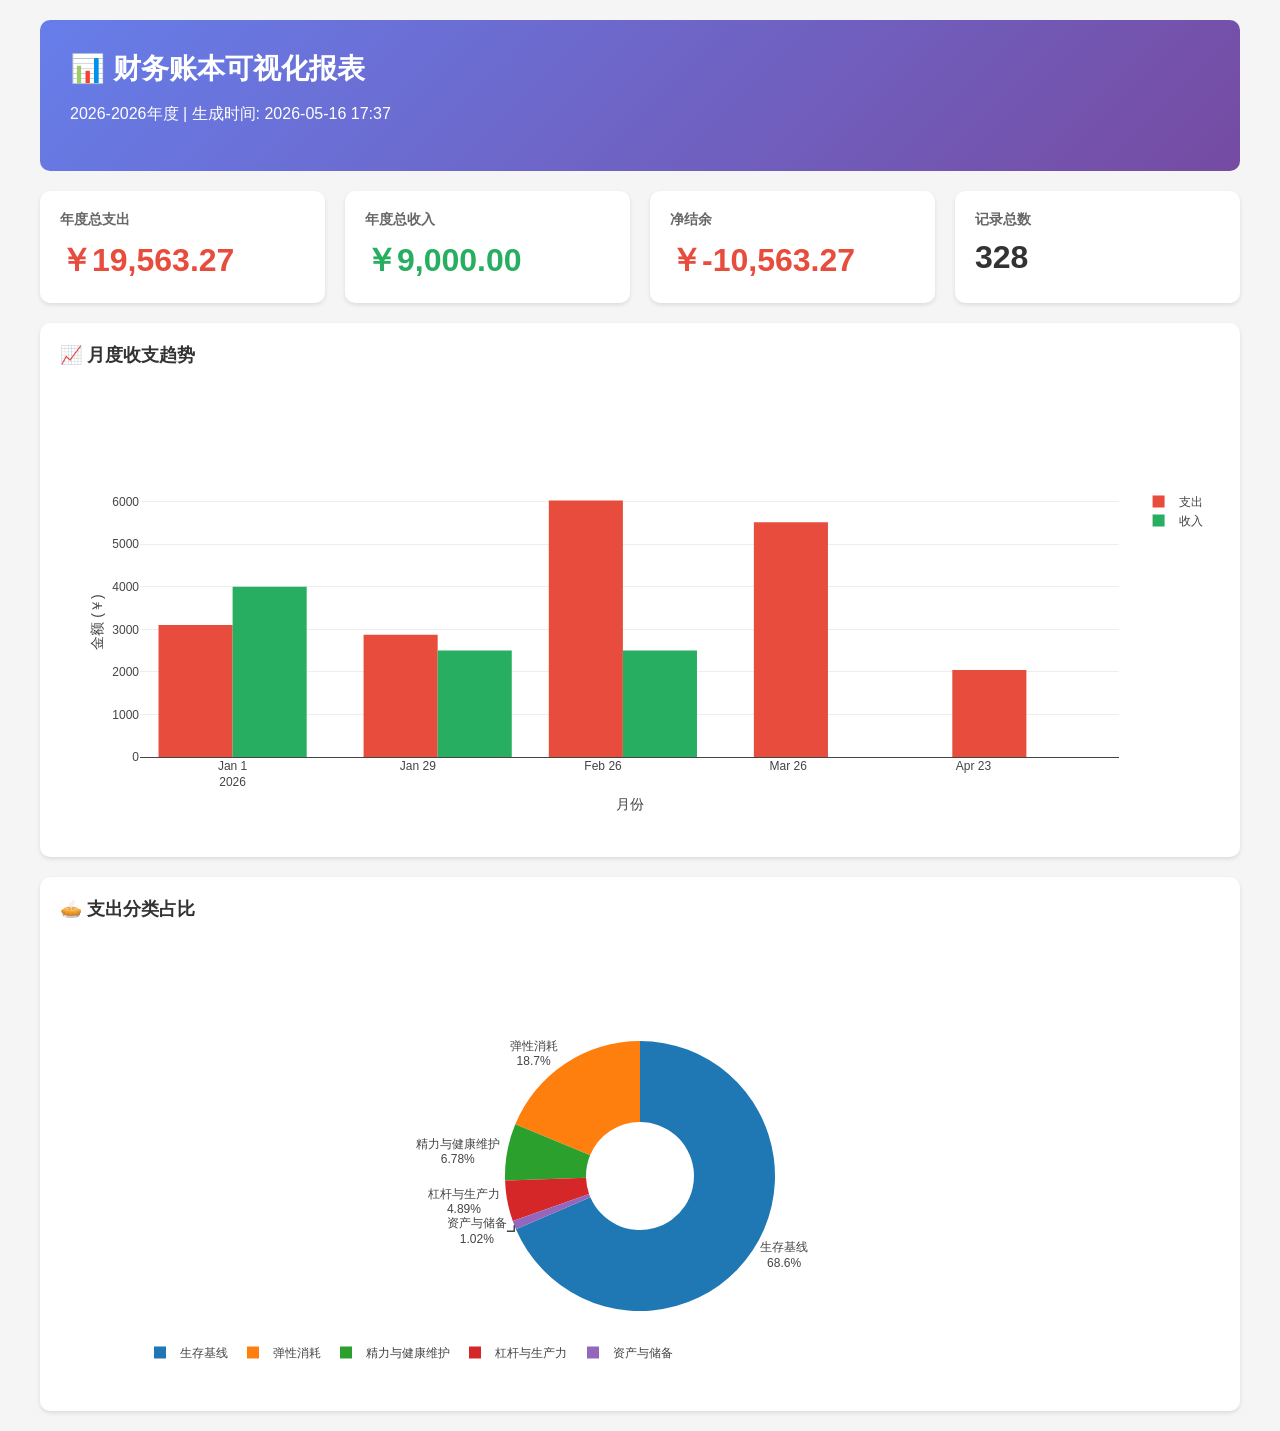
==== reports/index.html @ 0f88d24b "自动同步: 更新账本记录 @ 2026-05-16 17:37" ====
<!DOCTYPE html>
<html>
<head>
    <meta charset="UTF-8">
    <title>财务账本可视化 - 2026-2026</title>
    <script src="https://cdn.plot.ly/plotly-2.27.0.min.js"></script>
    <style>
        body { font-family: -apple-system, BlinkMacSystemFont, 'Segoe UI', Roboto, sans-serif; margin: 20px; background: #f5f5f5; }
        .container { max-width: 1200px; margin: 0 auto; }
        .header { background: linear-gradient(135deg, #667eea 0%, #764ba2 100%); color: white; padding: 30px; border-radius: 10px; margin-bottom: 20px; }
        .header h1 { margin: 0; font-size: 28px; }
        .stats-grid { display: grid; grid-template-columns: repeat(auto-fit, minmax(250px, 1fr)); gap: 20px; margin-bottom: 20px; }
        .stat-card { background: white; padding: 20px; border-radius: 10px; box-shadow: 0 2px 4px rgba(0,0,0,0.1); }
        .stat-card h3 { margin: 0 0 10px 0; color: #666; font-size: 14px; }
        .stat-card .value { font-size: 32px; font-weight: bold; color: #333; }
        .stat-card .expense { color: #e74c3c; }
        .stat-card .income { color: #27ae60; }
        .stat-card .balance { color: #e74c3c; }
        .chart-container { background: white; padding: 20px; border-radius: 10px; box-shadow: 0 2px 4px rgba(0,0,0,0.1); margin-bottom: 20px; }
        .chart-title { margin: 0 0 20px 0; font-size: 18px; color: #333; }
    </style>
</head>
<body>
    <div class="container">
        <div class="header">
            <h1>📊 财务账本可视化报表</h1>
            <p>2026-2026年度 | 生成时间: 2026-05-16 17:37</p>
        </div>
        
        <div class="stats-grid">
            <div class="stat-card">
                <h3>年度总支出</h3>
                <div class="value expense">￥19,563.27</div>
            </div>
            <div class="stat-card">
                <h3>年度总收入</h3>
                <div class="value income">￥9,000.00</div>
            </div>
            <div class="stat-card">
                <h3>净结余</h3>
                <div class="value balance">￥-10,563.27</div>
            </div>
            <div class="stat-card">
                <h3>记录总数</h3>
                <div class="value">328</div>
            </div>
        </div>
        
        <div class="chart-container">
            <h2 class="chart-title">📈 月度收支趋势</h2>
            <div id="monthly-chart"></div>
        </div>
        
        <div class="chart-container">
            <h2 class="chart-title">🥧 支出分类占比</h2>
            <div id="category-chart"></div>
        </div>
    </div>
    
    <script>
        // 月度趋势图
        const monthlyData = {"2026-01": {"expense": 3100.0, "income": 4000.0}, "2026-02": {"expense": 2874.0, "income": 2500.0}, "2026-03": {"expense": 6028.0, "income": 2500.0}, "2026-04": {"expense": 5517.27, "income": 0}, "2026-05": {"expense": 2044.0, "income": 0}};
        const months = Object.keys(monthlyData).sort();
        
        Plotly.newPlot('monthly-chart', [
            {
                x: months,
                y: months.map(m => monthlyData[m].expense),
                type: 'bar',
                name: '支出',
                marker: { color: '#e74c3c' }
            },
            {
                x: months,
                y: months.map(m => monthlyData[m].income),
                type: 'bar',
                name: '收入',
                marker: { color: '#27ae60' }
            }
        ], {
            barmode: 'group',
            xaxis: { title: '月份' },
            yaxis: { title: '金额 (￥)' },
            hovermode: 'x unified'
        });
        
        // 分类饼图
        const categoryData = {"生存基线": 13412.0, "杠杆与生产力": 956.27, "弹性消耗": 3668.0, "资产与储备": 200.0, "精力与健康维护": 1327.0};
        
        Plotly.newPlot('category-chart', [{
            values: Object.values(categoryData),
            labels: Object.keys(categoryData),
            type: 'pie',
            hole: 0.4,
            textinfo: 'label+percent',
            textposition: 'outside'
        }], {
            showlegend: true,
            legend: { orientation: 'h', y: -0.1 }
        });
    </script>
</body>
</html>
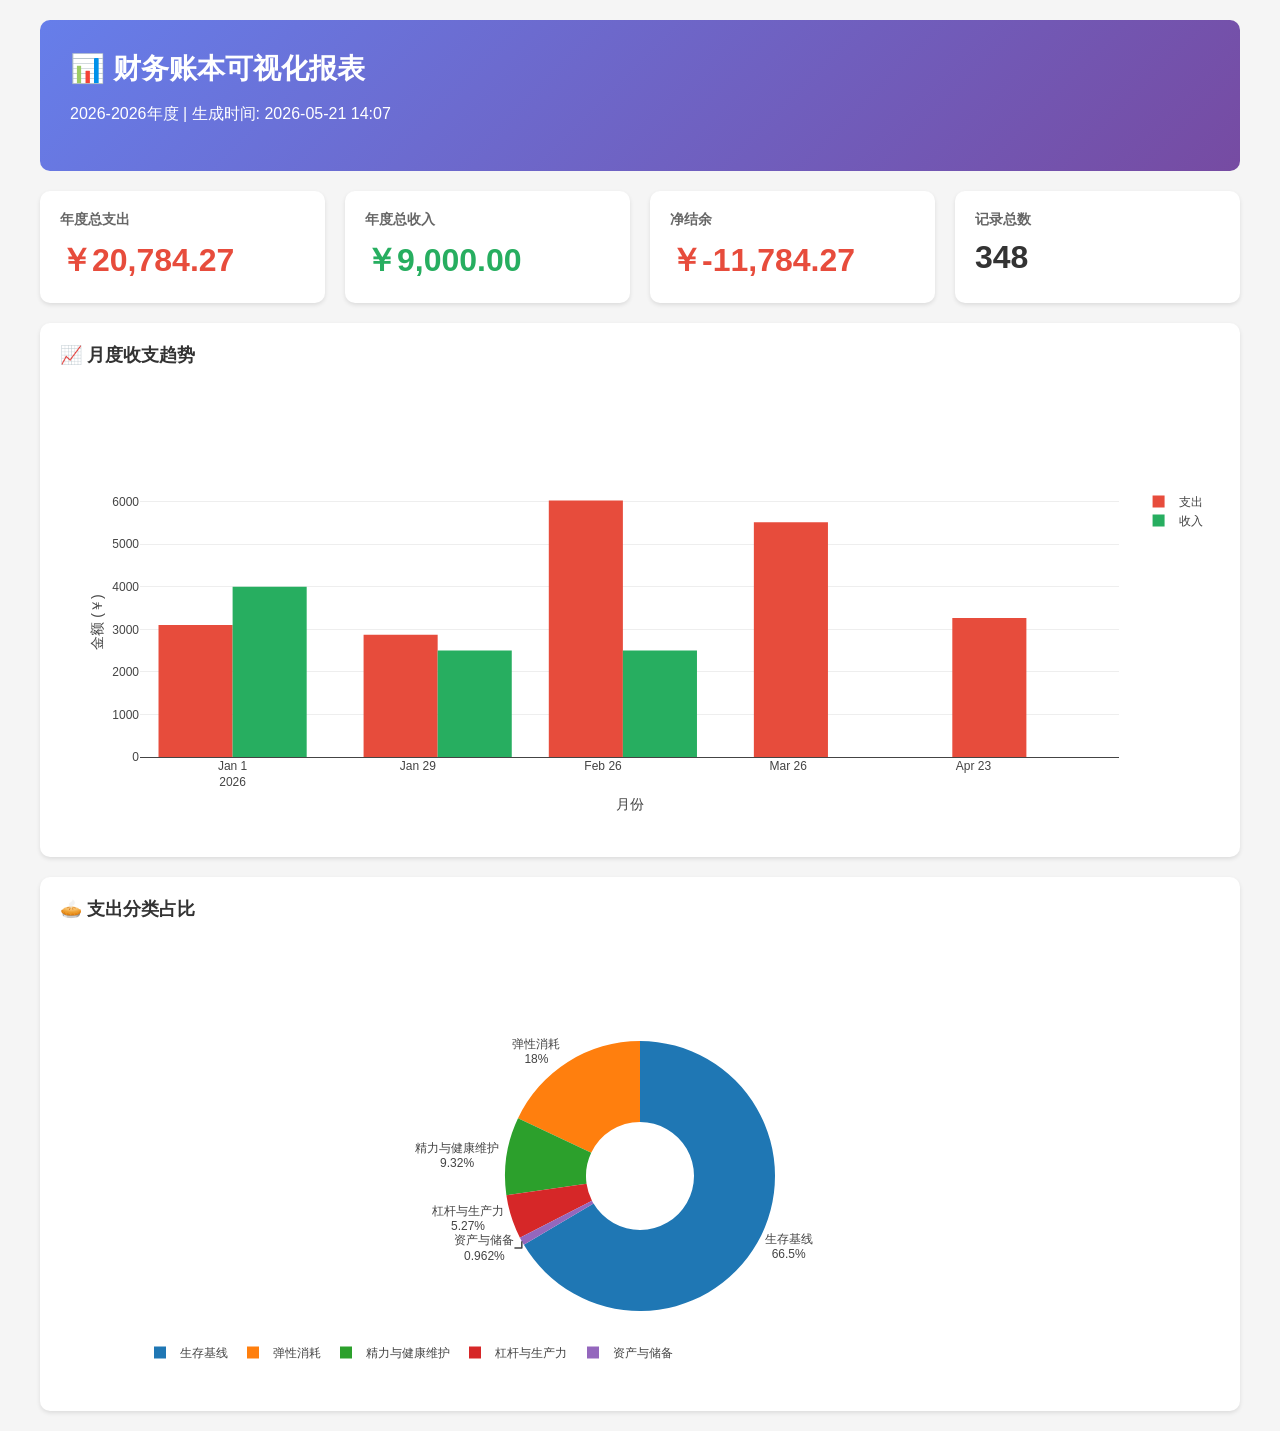
==== commit e2b96476: "自动同步: 更新账本记录 @ 2026-05-21 14:07" ====
--- a/reports/index.html
+++ b/reports/index.html
@@ -24,13 +24,13 @@
     <div class="container">
         <div class="header">
             <h1>📊 财务账本可视化报表</h1>
-            <p>2026-2026年度 | 生成时间: 2026-05-16 17:37</p>
+            <p>2026-2026年度 | 生成时间: 2026-05-21 14:07</p>
         </div>
         
         <div class="stats-grid">
             <div class="stat-card">
                 <h3>年度总支出</h3>
-                <div class="value expense">￥19,563.27</div>
+                <div class="value expense">￥20,784.27</div>
             </div>
             <div class="stat-card">
                 <h3>年度总收入</h3>
@@ -38,11 +38,11 @@
             </div>
             <div class="stat-card">
                 <h3>净结余</h3>
-                <div class="value balance">￥-10,563.27</div>
+                <div class="value balance">￥-11,784.27</div>
             </div>
             <div class="stat-card">
                 <h3>记录总数</h3>
-                <div class="value">328</div>
+                <div class="value">348</div>
             </div>
         </div>
         
@@ -59,7 +59,7 @@
     
     <script>
         // 月度趋势图
-        const monthlyData = {"2026-01": {"expense": 3100.0, "income": 4000.0}, "2026-02": {"expense": 2874.0, "income": 2500.0}, "2026-03": {"expense": 6028.0, "income": 2500.0}, "2026-04": {"expense": 5517.27, "income": 0}, "2026-05": {"expense": 2044.0, "income": 0}};
+        const monthlyData = {"2026-01": {"expense": 3100.0, "income": 4000.0}, "2026-02": {"expense": 2874.0, "income": 2500.0}, "2026-03": {"expense": 6028.0, "income": 2500.0}, "2026-04": {"expense": 5517.27, "income": 0}, "2026-05": {"expense": 3265.0, "income": 0}};
         const months = Object.keys(monthlyData).sort();
         
         Plotly.newPlot('monthly-chart', [
@@ -85,7 +85,7 @@
         });
         
         // 分类饼图
-        const categoryData = {"生存基线": 13412.0, "杠杆与生产力": 956.27, "弹性消耗": 3668.0, "资产与储备": 200.0, "精力与健康维护": 1327.0};
+        const categoryData = {"生存基线": 13819.0, "杠杆与生产力": 1096.27, "弹性消耗": 3732.0, "资产与储备": 200.0, "精力与健康维护": 1937.0};
         
         Plotly.newPlot('category-chart', [{
             values: Object.values(categoryData),
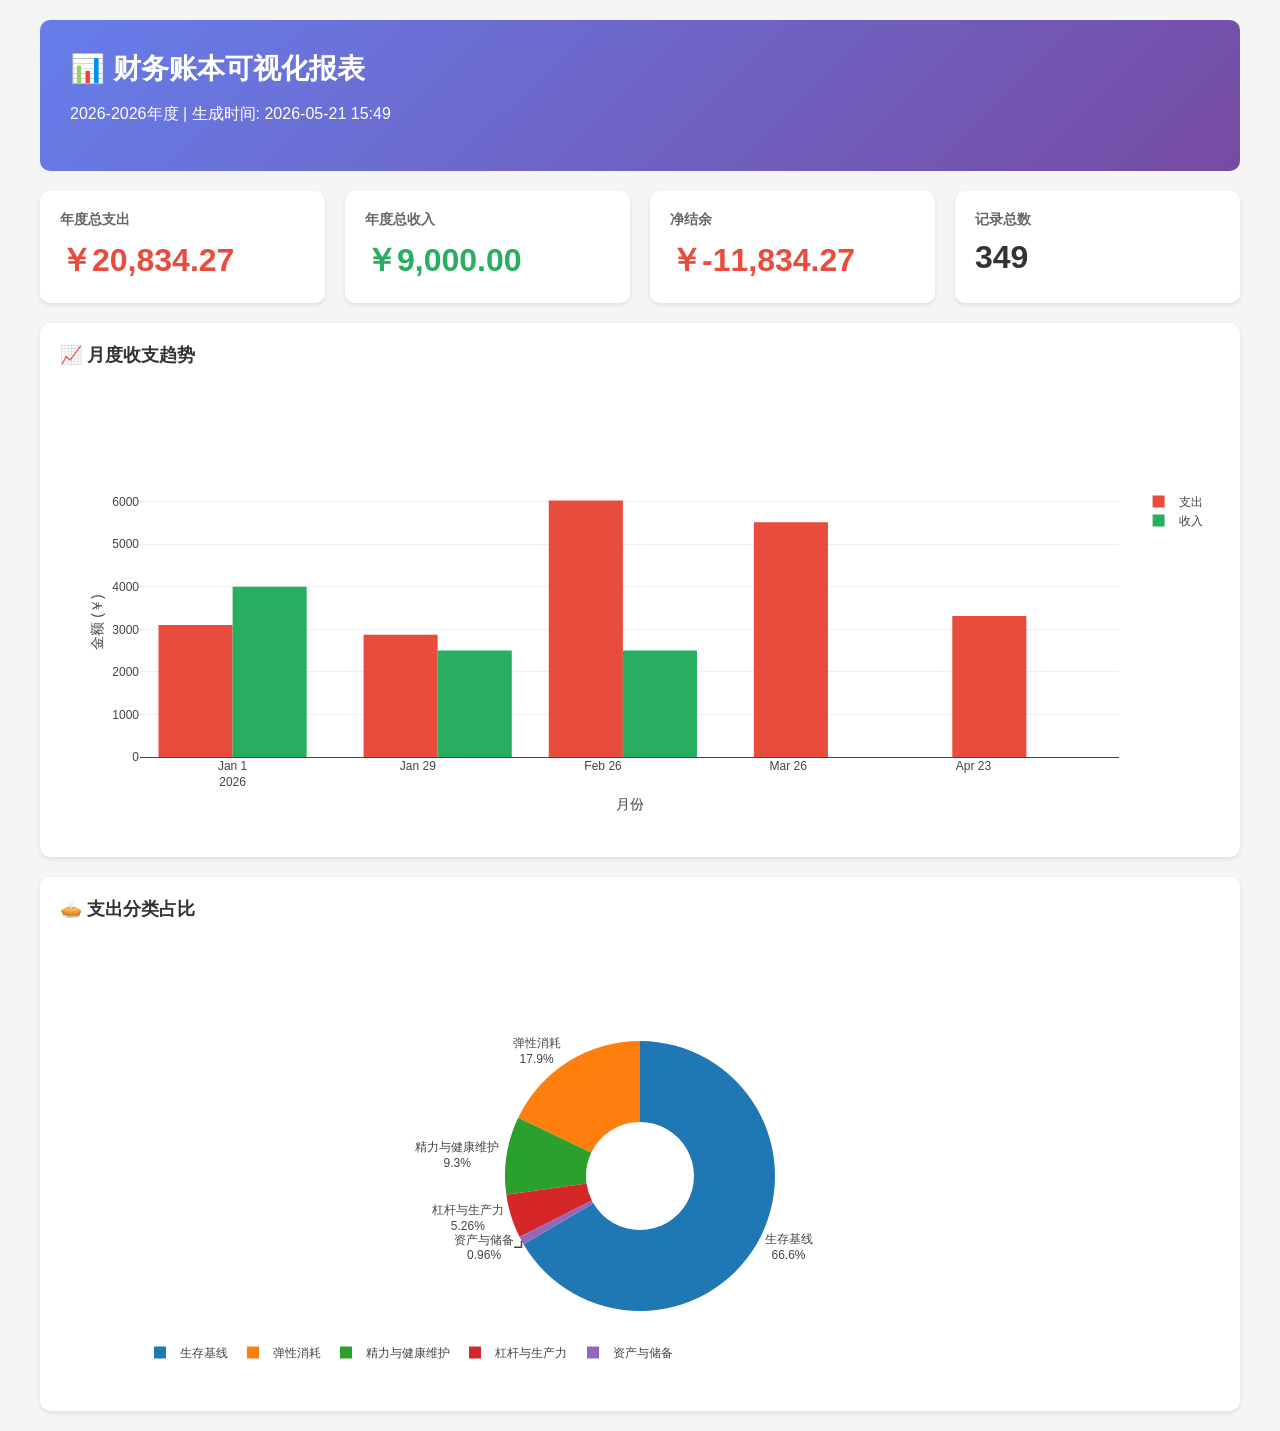
==== commit cc882610: "记账更新: 2026-06-04 及近期流水，同步 INDEX 与统计面板 Co-authored-by: Cursor <cursoragent@cursor.com>" ====
--- a/reports/index.html
+++ b/reports/index.html
@@ -24,13 +24,13 @@
     <div class="container">
         <div class="header">
             <h1>📊 财务账本可视化报表</h1>
-            <p>2026-2026年度 | 生成时间: 2026-05-21 14:07</p>
+            <p>2026-2026年度 | 生成时间: 2026-05-21 15:49</p>
         </div>
         
         <div class="stats-grid">
             <div class="stat-card">
                 <h3>年度总支出</h3>
-                <div class="value expense">￥20,784.27</div>
+                <div class="value expense">￥20,834.27</div>
             </div>
             <div class="stat-card">
                 <h3>年度总收入</h3>
@@ -38,11 +38,11 @@
             </div>
             <div class="stat-card">
                 <h3>净结余</h3>
-                <div class="value balance">￥-11,784.27</div>
+                <div class="value balance">￥-11,834.27</div>
             </div>
             <div class="stat-card">
                 <h3>记录总数</h3>
-                <div class="value">348</div>
+                <div class="value">349</div>
             </div>
         </div>
         
@@ -59,7 +59,7 @@
     
     <script>
         // 月度趋势图
-        const monthlyData = {"2026-01": {"expense": 3100.0, "income": 4000.0}, "2026-02": {"expense": 2874.0, "income": 2500.0}, "2026-03": {"expense": 6028.0, "income": 2500.0}, "2026-04": {"expense": 5517.27, "income": 0}, "2026-05": {"expense": 3265.0, "income": 0}};
+        const monthlyData = {"2026-01": {"expense": 3100.0, "income": 4000.0}, "2026-02": {"expense": 2874.0, "income": 2500.0}, "2026-03": {"expense": 6028.0, "income": 2500.0}, "2026-04": {"expense": 5517.27, "income": 0}, "2026-05": {"expense": 3315.0, "income": 0}};
         const months = Object.keys(monthlyData).sort();
         
         Plotly.newPlot('monthly-chart', [
@@ -85,7 +85,7 @@
         });
         
         // 分类饼图
-        const categoryData = {"生存基线": 13819.0, "杠杆与生产力": 1096.27, "弹性消耗": 3732.0, "资产与储备": 200.0, "精力与健康维护": 1937.0};
+        const categoryData = {"生存基线": 13869.0, "杠杆与生产力": 1096.27, "弹性消耗": 3732.0, "资产与储备": 200.0, "精力与健康维护": 1937.0};
         
         Plotly.newPlot('category-chart', [{
             values: Object.values(categoryData),
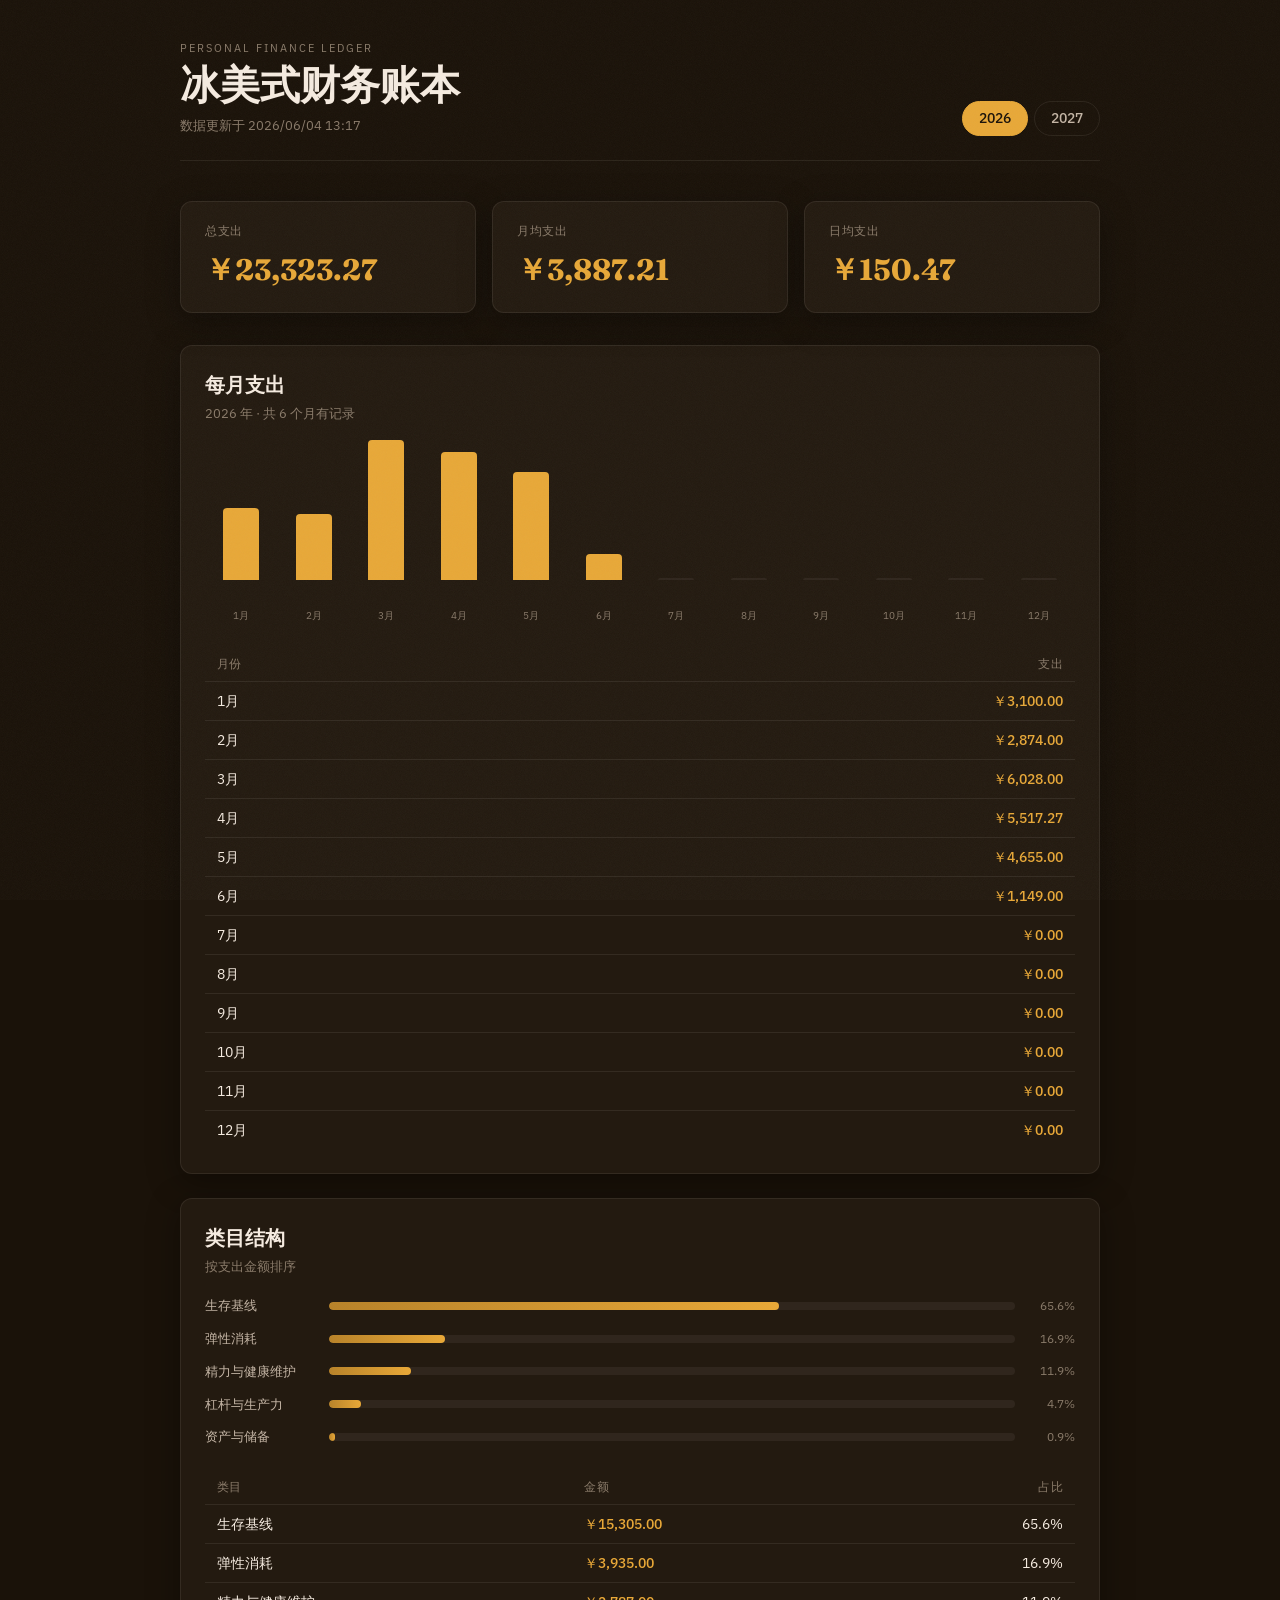
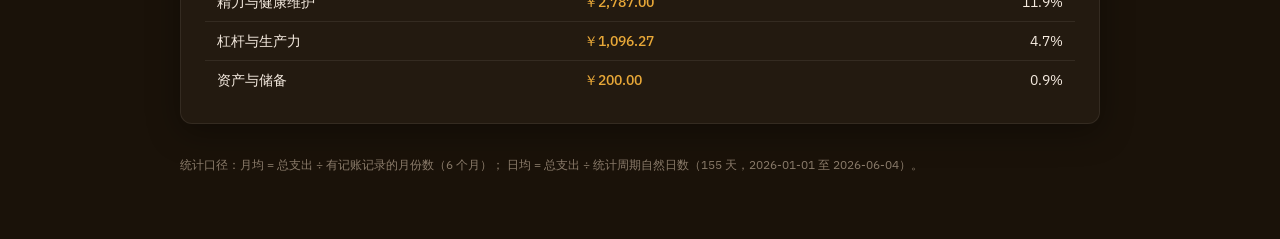
==== commit 6da6356d: "重构 GitHub Pages 仪表盘为冰美式风格，统一 parser/recalc 统计口径。 新增 data.json 与年份切换，展示总/月均/日均支出、月度与类目占比。  Co-authore" ====
--- a/reports/index.html
+++ b/reports/index.html
@@ -1,103 +1,76 @@
 <!DOCTYPE html>
-<html>
+<html lang="zh-CN">
 <head>
     <meta charset="UTF-8">
-    <title>财务账本可视化 - 2026-2026</title>
-    <script src="https://cdn.plot.ly/plotly-2.27.0.min.js"></script>
-    <style>
-        body { font-family: -apple-system, BlinkMacSystemFont, 'Segoe UI', Roboto, sans-serif; margin: 20px; background: #f5f5f5; }
-        .container { max-width: 1200px; margin: 0 auto; }
-        .header { background: linear-gradient(135deg, #667eea 0%, #764ba2 100%); color: white; padding: 30px; border-radius: 10px; margin-bottom: 20px; }
-        .header h1 { margin: 0; font-size: 28px; }
-        .stats-grid { display: grid; grid-template-columns: repeat(auto-fit, minmax(250px, 1fr)); gap: 20px; margin-bottom: 20px; }
-        .stat-card { background: white; padding: 20px; border-radius: 10px; box-shadow: 0 2px 4px rgba(0,0,0,0.1); }
-        .stat-card h3 { margin: 0 0 10px 0; color: #666; font-size: 14px; }
-        .stat-card .value { font-size: 32px; font-weight: bold; color: #333; }
-        .stat-card .expense { color: #e74c3c; }
-        .stat-card .income { color: #27ae60; }
-        .stat-card .balance { color: #e74c3c; }
-        .chart-container { background: white; padding: 20px; border-radius: 10px; box-shadow: 0 2px 4px rgba(0,0,0,0.1); margin-bottom: 20px; }
-        .chart-title { margin: 0 0 20px 0; font-size: 18px; color: #333; }
-    </style>
+    <meta name="viewport" content="width=device-width, initial-scale=1.0">
+    <title>冰美式财务账本</title>
+    <link rel="preconnect" href="https://fonts.googleapis.com">
+    <link rel="preconnect" href="https://fonts.gstatic.com" crossorigin>
+    <link href="https://fonts.googleapis.com/css2?family=Fraunces:opsz,wght@9..144,500;9..144,700&family=IBM+Plex+Sans:wght@400;500;600&display=swap" rel="stylesheet">
+    <link rel="stylesheet" href="./assets/dashboard.css">
 </head>
 <body>
-    <div class="container">
-        <div class="header">
-            <h1>📊 财务账本可视化报表</h1>
-            <p>2026-2026年度 | 生成时间: 2026-05-21 15:49</p>
-        </div>
-        
-        <div class="stats-grid">
-            <div class="stat-card">
-                <h3>年度总支出</h3>
-                <div class="value expense">￥20,834.27</div>
+    <div class="grain"></div>
+    <div class="page">
+        <header class="header">
+            <div class="header-main">
+                <p class="eyebrow">Personal Finance Ledger</p>
+                <h1 class="title">冰美式财务账本</h1>
+                <p class="updated" id="updated-at">加载中…</p>
             </div>
-            <div class="stat-card">
-                <h3>年度总收入</h3>
-                <div class="value income">￥9,000.00</div>
+            <nav class="year-switcher" id="year-switcher" aria-label="切换年份"></nav>
+        </header>
+
+        <section class="kpi-section" aria-label="支出概览">
+            <article class="kpi-card" style="--delay: 0">
+                <span class="kpi-label">总支出</span>
+                <span class="kpi-value" id="kpi-total">—</span>
+            </article>
+            <article class="kpi-card" style="--delay: 1">
+                <span class="kpi-label">月均支出</span>
+                <span class="kpi-value" id="kpi-monthly">—</span>
+            </article>
+            <article class="kpi-card" style="--delay: 2">
+                <span class="kpi-label">日均支出</span>
+                <span class="kpi-value" id="kpi-daily">—</span>
+            </article>
+        </section>
+
+        <section class="panel" aria-label="每月支出">
+            <div class="panel-head">
+                <h2 class="panel-title">每月支出</h2>
+                <p class="panel-sub" id="monthly-sub"></p>
             </div>
-            <div class="stat-card">
-                <h3>净结余</h3>
-                <div class="value balance">￥-11,834.27</div>
+            <div class="monthly-chart" id="monthly-chart"></div>
+            <table class="data-table" id="monthly-table">
+                <thead>
+                    <tr><th>月份</th><th>支出</th></tr>
+                </thead>
+                <tbody></tbody>
+            </table>
+        </section>
+
+        <section class="panel" aria-label="类目结构">
+            <div class="panel-head">
+                <h2 class="panel-title">类目结构</h2>
+                <p class="panel-sub">按支出金额排序</p>
             </div>
-            <div class="stat-card">
-                <h3>记录总数</h3>
-                <div class="value">349</div>
-            </div>
-        </div>
-        
-        <div class="chart-container">
-            <h2 class="chart-title">📈 月度收支趋势</h2>
-            <div id="monthly-chart"></div>
-        </div>
-        
-        <div class="chart-container">
-            <h2 class="chart-title">🥧 支出分类占比</h2>
-            <div id="category-chart"></div>
-        </div>
+            <div class="category-bars" id="category-bars"></div>
+            <table class="data-table" id="category-table">
+                <thead>
+                    <tr><th>类目</th><th>金额</th><th>占比</th></tr>
+                </thead>
+                <tbody></tbody>
+            </table>
+        </section>
+
+        <footer class="footnote" id="footnote"></footer>
     </div>
-    
-    <script>
-        // 月度趋势图
-        const monthlyData = {"2026-01": {"expense": 3100.0, "income": 4000.0}, "2026-02": {"expense": 2874.0, "income": 2500.0}, "2026-03": {"expense": 6028.0, "income": 2500.0}, "2026-04": {"expense": 5517.27, "income": 0}, "2026-05": {"expense": 3315.0, "income": 0}};
-        const months = Object.keys(monthlyData).sort();
-        
-        Plotly.newPlot('monthly-chart', [
-            {
-                x: months,
-                y: months.map(m => monthlyData[m].expense),
-                type: 'bar',
-                name: '支出',
-                marker: { color: '#e74c3c' }
-            },
-            {
-                x: months,
-                y: months.map(m => monthlyData[m].income),
-                type: 'bar',
-                name: '收入',
-                marker: { color: '#27ae60' }
-            }
-        ], {
-            barmode: 'group',
-            xaxis: { title: '月份' },
-            yaxis: { title: '金额 (￥)' },
-            hovermode: 'x unified'
-        });
-        
-        // 分类饼图
-        const categoryData = {"生存基线": 13869.0, "杠杆与生产力": 1096.27, "弹性消耗": 3732.0, "资产与储备": 200.0, "精力与健康维护": 1937.0};
-        
-        Plotly.newPlot('category-chart', [{
-            values: Object.values(categoryData),
-            labels: Object.keys(categoryData),
-            type: 'pie',
-            hole: 0.4,
-            textinfo: 'label+percent',
-            textposition: 'outside'
-        }], {
-            showlegend: true,
-            legend: { orientation: 'h', y: -0.1 }
-        });
-    </script>
+
+    <div class="empty-state hidden" id="empty-state">
+        <p>该年度暂无记账数据</p>
+    </div>
+
+    <script src="./assets/dashboard.js"></script>
 </body>
 </html>
--- a/reports/assets/dashboard.css
+++ b/reports/assets/dashboard.css
@@ -0,0 +1,393 @@
+:root {
+  --bg-espresso: #1a1209;
+  --bg-card: #231a10;
+  --bg-card-hover: #2a1f14;
+  --crema: #f5ebe0;
+  --crema-dim: #c4b5a5;
+  --amber: #e8a838;
+  --amber-dim: #b8832a;
+  --muted: #8a7b6a;
+  --border: rgba(245, 235, 224, 0.08);
+  --bar-empty: rgba(245, 235, 224, 0.06);
+  --font-display: "Fraunces", Georgia, serif;
+  --font-body: "IBM Plex Sans", sans-serif;
+  --radius: 12px;
+  --shadow: 0 8px 32px rgba(0, 0, 0, 0.35);
+}
+
+*, *::before, *::after {
+  box-sizing: border-box;
+  margin: 0;
+  padding: 0;
+}
+
+html {
+  font-size: 16px;
+  -webkit-font-smoothing: antialiased;
+}
+
+body {
+  font-family: var(--font-body);
+  background: var(--bg-espresso);
+  color: var(--crema);
+  min-height: 100vh;
+  line-height: 1.5;
+}
+
+.grain {
+  position: fixed;
+  inset: 0;
+  pointer-events: none;
+  z-index: 1000;
+  opacity: 0.04;
+  background-image: url("data:image/svg+xml,%3Csvg viewBox='0 0 256 256' xmlns='http://www.w3.org/2000/svg'%3E%3Cfilter id='n'%3E%3CfeTurbulence type='fractalNoise' baseFrequency='0.85' numOctaves='4' stitchTiles='stitch'/%3E%3C/filter%3E%3Crect width='100%25' height='100%25' filter='url(%23n)'/%3E%3C/svg%3E");
+  background-repeat: repeat;
+  background-size: 180px;
+}
+
+.page {
+  max-width: 960px;
+  margin: 0 auto;
+  padding: 2.5rem 1.25rem 4rem;
+  position: relative;
+}
+
+/* Header */
+.header {
+  display: flex;
+  flex-wrap: wrap;
+  justify-content: space-between;
+  align-items: flex-end;
+  gap: 1.5rem;
+  margin-bottom: 2.5rem;
+  padding-bottom: 1.5rem;
+  border-bottom: 1px solid var(--border);
+}
+
+.eyebrow {
+  font-size: 0.7rem;
+  letter-spacing: 0.18em;
+  text-transform: uppercase;
+  color: var(--muted);
+  margin-bottom: 0.35rem;
+}
+
+.title {
+  font-family: var(--font-display);
+  font-size: clamp(1.75rem, 5vw, 2.5rem);
+  font-weight: 700;
+  line-height: 1.15;
+  color: var(--crema);
+}
+
+.updated {
+  font-size: 0.8rem;
+  color: var(--muted);
+  margin-top: 0.5rem;
+}
+
+.year-switcher {
+  display: flex;
+  gap: 0.4rem;
+  flex-wrap: wrap;
+}
+
+.year-switcher.hidden {
+  display: none;
+}
+
+.year-btn {
+  font-family: var(--font-body);
+  font-size: 0.85rem;
+  font-weight: 500;
+  padding: 0.45rem 1rem;
+  border: 1px solid var(--border);
+  border-radius: 999px;
+  background: transparent;
+  color: var(--crema-dim);
+  cursor: pointer;
+  transition: background 0.2s, color 0.2s, border-color 0.2s;
+}
+
+.year-btn:hover {
+  background: var(--bg-card);
+  color: var(--crema);
+}
+
+.year-btn.active {
+  background: var(--amber);
+  border-color: var(--amber);
+  color: var(--bg-espresso);
+}
+
+/* KPI Cards */
+.kpi-section {
+  display: grid;
+  grid-template-columns: repeat(3, 1fr);
+  gap: 1rem;
+  margin-bottom: 2rem;
+}
+
+.kpi-card {
+  background: var(--bg-card);
+  border: 1px solid var(--border);
+  border-radius: var(--radius);
+  padding: 1.25rem 1.5rem;
+  box-shadow: var(--shadow);
+  animation: fadeUp 0.6s ease both;
+  animation-delay: calc(var(--delay, 0) * 0.1s);
+}
+
+.kpi-label {
+  display: block;
+  font-size: 0.75rem;
+  letter-spacing: 0.06em;
+  text-transform: uppercase;
+  color: var(--muted);
+  margin-bottom: 0.5rem;
+}
+
+.kpi-value {
+  display: block;
+  font-family: var(--font-display);
+  font-size: clamp(1.4rem, 4vw, 1.85rem);
+  font-weight: 700;
+  color: var(--amber);
+  font-variant-numeric: tabular-nums;
+}
+
+/* Panels */
+.panel {
+  background: var(--bg-card);
+  border: 1px solid var(--border);
+  border-radius: var(--radius);
+  padding: 1.5rem;
+  margin-bottom: 1.5rem;
+  box-shadow: var(--shadow);
+}
+
+.panel-head {
+  margin-bottom: 1.25rem;
+}
+
+.panel-title {
+  font-family: var(--font-display);
+  font-size: 1.25rem;
+  font-weight: 600;
+  color: var(--crema);
+}
+
+.panel-sub {
+  font-size: 0.8rem;
+  color: var(--muted);
+  margin-top: 0.25rem;
+}
+
+/* Monthly Chart */
+.monthly-chart {
+  display: flex;
+  align-items: flex-end;
+  gap: 0.5rem;
+  height: 180px;
+  padding: 0 0.25rem;
+  margin-bottom: 1.5rem;
+}
+
+.month-col {
+  flex: 1;
+  display: flex;
+  flex-direction: column;
+  align-items: center;
+  gap: 0.4rem;
+  min-width: 0;
+}
+
+.month-bar-wrap {
+  width: 100%;
+  height: 140px;
+  display: flex;
+  align-items: flex-end;
+  justify-content: center;
+}
+
+.month-bar {
+  width: 70%;
+  max-width: 36px;
+  border-radius: 4px 4px 0 0;
+  background: var(--amber);
+  transition: height 0.5s ease;
+  min-height: 2px;
+}
+
+.month-bar.empty {
+  background: var(--bar-empty);
+  min-height: 2px;
+}
+
+.month-label {
+  font-size: 0.65rem;
+  color: var(--muted);
+  white-space: nowrap;
+}
+
+.month-amount {
+  font-size: 0.6rem;
+  color: var(--crema-dim);
+  font-variant-numeric: tabular-nums;
+  opacity: 0;
+  transition: opacity 0.2s;
+}
+
+.month-col:hover .month-amount {
+  opacity: 1;
+}
+
+/* Category Bars */
+.category-bars {
+  display: flex;
+  flex-direction: column;
+  gap: 0.85rem;
+  margin-bottom: 1.5rem;
+}
+
+.cat-row {
+  display: grid;
+  grid-template-columns: 7rem 1fr 3rem;
+  align-items: center;
+  gap: 0.75rem;
+}
+
+.cat-name {
+  font-size: 0.8rem;
+  color: var(--crema-dim);
+  white-space: nowrap;
+  overflow: hidden;
+  text-overflow: ellipsis;
+}
+
+.cat-track {
+  height: 8px;
+  background: var(--bar-empty);
+  border-radius: 4px;
+  overflow: hidden;
+}
+
+.cat-fill {
+  height: 100%;
+  background: linear-gradient(90deg, var(--amber-dim), var(--amber));
+  border-radius: 4px;
+  transition: width 0.6s ease;
+}
+
+.cat-pct {
+  font-size: 0.75rem;
+  color: var(--muted);
+  text-align: right;
+  font-variant-numeric: tabular-nums;
+}
+
+/* Tables */
+.data-table {
+  width: 100%;
+  border-collapse: collapse;
+  font-size: 0.85rem;
+}
+
+.data-table th {
+  text-align: left;
+  font-weight: 500;
+  color: var(--muted);
+  padding: 0.5rem 0.75rem;
+  border-bottom: 1px solid var(--border);
+  font-size: 0.75rem;
+  letter-spacing: 0.04em;
+  text-transform: uppercase;
+}
+
+.data-table td {
+  padding: 0.55rem 0.75rem;
+  border-bottom: 1px solid var(--border);
+  font-variant-numeric: tabular-nums;
+}
+
+.data-table td:last-child,
+.data-table th:last-child {
+  text-align: right;
+}
+
+.data-table tbody tr:last-child td {
+  border-bottom: none;
+}
+
+.data-table tbody tr:hover td {
+  background: var(--bg-card-hover);
+}
+
+.amount-cell {
+  color: var(--amber);
+  font-weight: 500;
+}
+
+/* Footnote */
+.footnote {
+  font-size: 0.72rem;
+  color: var(--muted);
+  line-height: 1.6;
+  padding-top: 0.5rem;
+}
+
+/* Empty state */
+.empty-state {
+  position: fixed;
+  inset: 0;
+  display: flex;
+  align-items: center;
+  justify-content: center;
+  background: rgba(26, 18, 9, 0.92);
+  z-index: 100;
+  font-size: 1rem;
+  color: var(--crema-dim);
+}
+
+.hidden {
+  display: none !important;
+}
+
+@keyframes fadeUp {
+  from {
+    opacity: 0;
+    transform: translateY(12px);
+  }
+  to {
+    opacity: 1;
+    transform: translateY(0);
+  }
+}
+
+@media (max-width: 640px) {
+  .kpi-section {
+    grid-template-columns: 1fr;
+  }
+
+  .header {
+    flex-direction: column;
+    align-items: flex-start;
+  }
+
+  .cat-row {
+    grid-template-columns: 5rem 1fr 2.5rem;
+  }
+
+  .month-label {
+    font-size: 0.55rem;
+  }
+}
+
+@media (prefers-reduced-motion: reduce) {
+  .kpi-card,
+  .month-bar,
+  .cat-fill {
+    animation: none;
+    transition: none;
+  }
+}
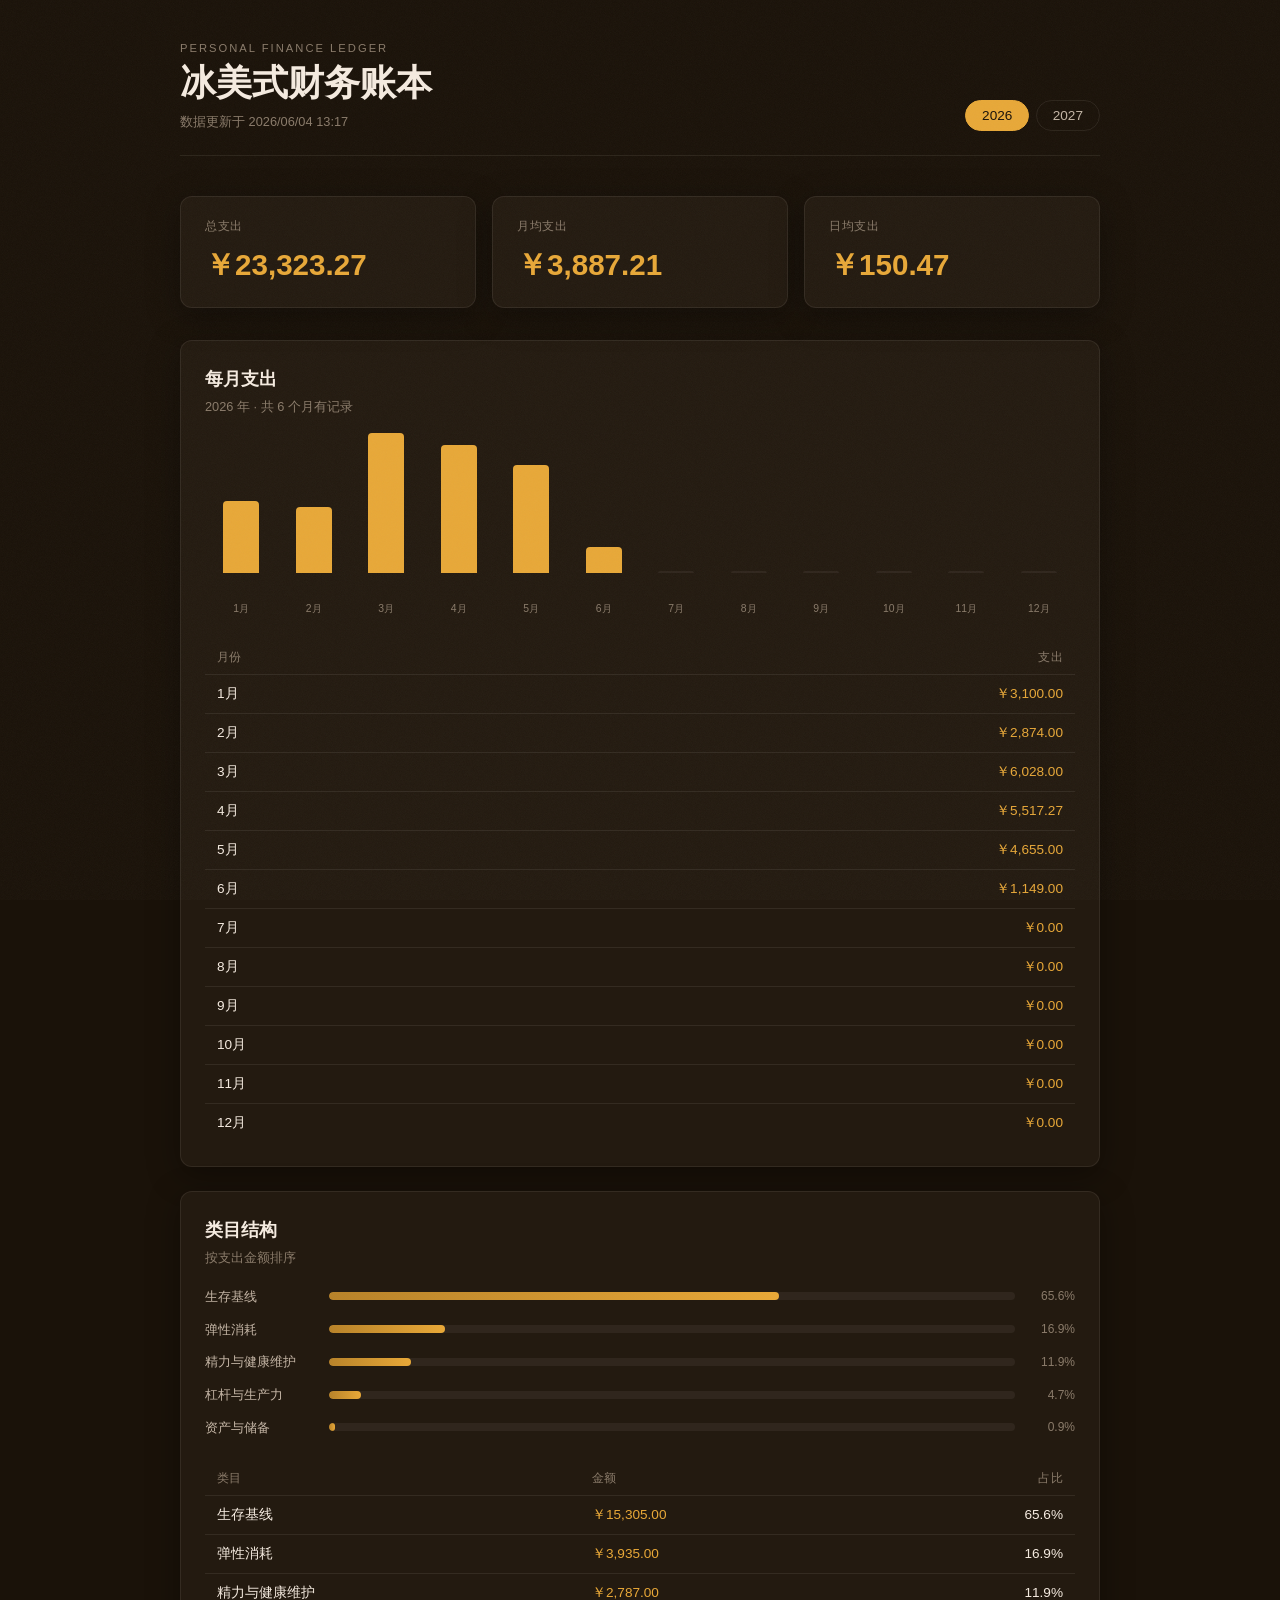
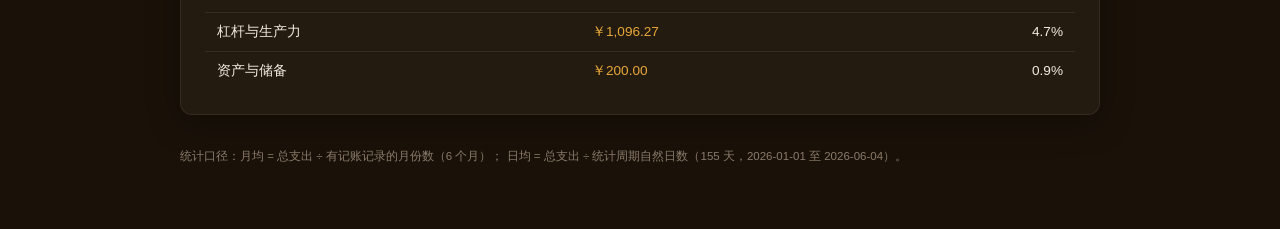
==== commit 90b173cc: "fix: 修复空年份切换后无法返回，统一苹方字体 空年只隐藏数据区保留年份切换器；移除全屏遮罩与 Google Fonts。  Co-authored-by: Cursor <cursoragent@" ====
--- a/reports/index.html
+++ b/reports/index.html
@@ -4,9 +4,6 @@
     <meta charset="UTF-8">
     <meta name="viewport" content="width=device-width, initial-scale=1.0">
     <title>冰美式财务账本</title>
-    <link rel="preconnect" href="https://fonts.googleapis.com">
-    <link rel="preconnect" href="https://fonts.gstatic.com" crossorigin>
-    <link href="https://fonts.googleapis.com/css2?family=Fraunces:opsz,wght@9..144,500;9..144,700&family=IBM+Plex+Sans:wght@400;500;600&display=swap" rel="stylesheet">
     <link rel="stylesheet" href="./assets/dashboard.css">
 </head>
 <body>
@@ -21,6 +18,11 @@
             <nav class="year-switcher" id="year-switcher" aria-label="切换年份"></nav>
         </header>
 
+        <div class="empty-inline hidden" id="empty-inline">
+            <p><strong id="empty-year-label">—</strong> 年度暂无记账数据</p>
+        </div>
+
+        <div id="page-data">
         <section class="kpi-section" aria-label="支出概览">
             <article class="kpi-card" style="--delay: 0">
                 <span class="kpi-label">总支出</span>
@@ -65,10 +67,7 @@
         </section>
 
         <footer class="footnote" id="footnote"></footer>
-    </div>
-
-    <div class="empty-state hidden" id="empty-state">
-        <p>该年度暂无记账数据</p>
+        </div>
     </div>
 
     <script src="./assets/dashboard.js"></script>
--- a/reports/assets/dashboard.css
+++ b/reports/assets/dashboard.css
@@ -9,8 +9,8 @@
   --muted: #8a7b6a;
   --border: rgba(245, 235, 224, 0.08);
   --bar-empty: rgba(245, 235, 224, 0.06);
-  --font-display: "Fraunces", Georgia, serif;
-  --font-body: "IBM Plex Sans", sans-serif;
+  --font-display: "PingFang SC", "PingFang TC", "Hiragino Sans GB", "Microsoft YaHei", sans-serif;
+  --font-body: "PingFang SC", "PingFang TC", "Hiragino Sans GB", "Microsoft YaHei", sans-serif;
   --radius: 12px;
   --shadow: 0 8px 32px rgba(0, 0, 0, 0.35);
 }
@@ -74,8 +74,8 @@
 
 .title {
   font-family: var(--font-display);
-  font-size: clamp(1.75rem, 5vw, 2.5rem);
-  font-weight: 700;
+  font-size: clamp(1.75rem, 5vw, 2.25rem);
+  font-weight: 600;
   line-height: 1.15;
   color: var(--crema);
 }
@@ -149,9 +149,9 @@
 
 .kpi-value {
   display: block;
-  font-family: var(--font-display);
+  font-family: var(--font-body);
   font-size: clamp(1.4rem, 4vw, 1.85rem);
-  font-weight: 700;
+  font-weight: 600;
   color: var(--amber);
   font-variant-numeric: tabular-nums;
 }
@@ -171,8 +171,8 @@
 }
 
 .panel-title {
-  font-family: var(--font-display);
-  font-size: 1.25rem;
+  font-family: var(--font-body);
+  font-size: 1.15rem;
   font-weight: 600;
   color: var(--crema);
 }
@@ -336,17 +336,21 @@
   padding-top: 0.5rem;
 }
 
-/* Empty state */
-.empty-state {
-  position: fixed;
-  inset: 0;
-  display: flex;
-  align-items: center;
-  justify-content: center;
-  background: rgba(26, 18, 9, 0.92);
-  z-index: 100;
-  font-size: 1rem;
+/* Empty year (inline, header stays visible) */
+.empty-inline {
+  background: var(--bg-card);
+  border: 1px solid var(--border);
+  border-radius: var(--radius);
+  padding: 3rem 1.5rem;
+  text-align: center;
   color: var(--crema-dim);
+  font-size: 0.95rem;
+  box-shadow: var(--shadow);
+}
+
+.empty-inline strong {
+  color: var(--crema);
+  font-weight: 600;
 }
 
 .hidden {
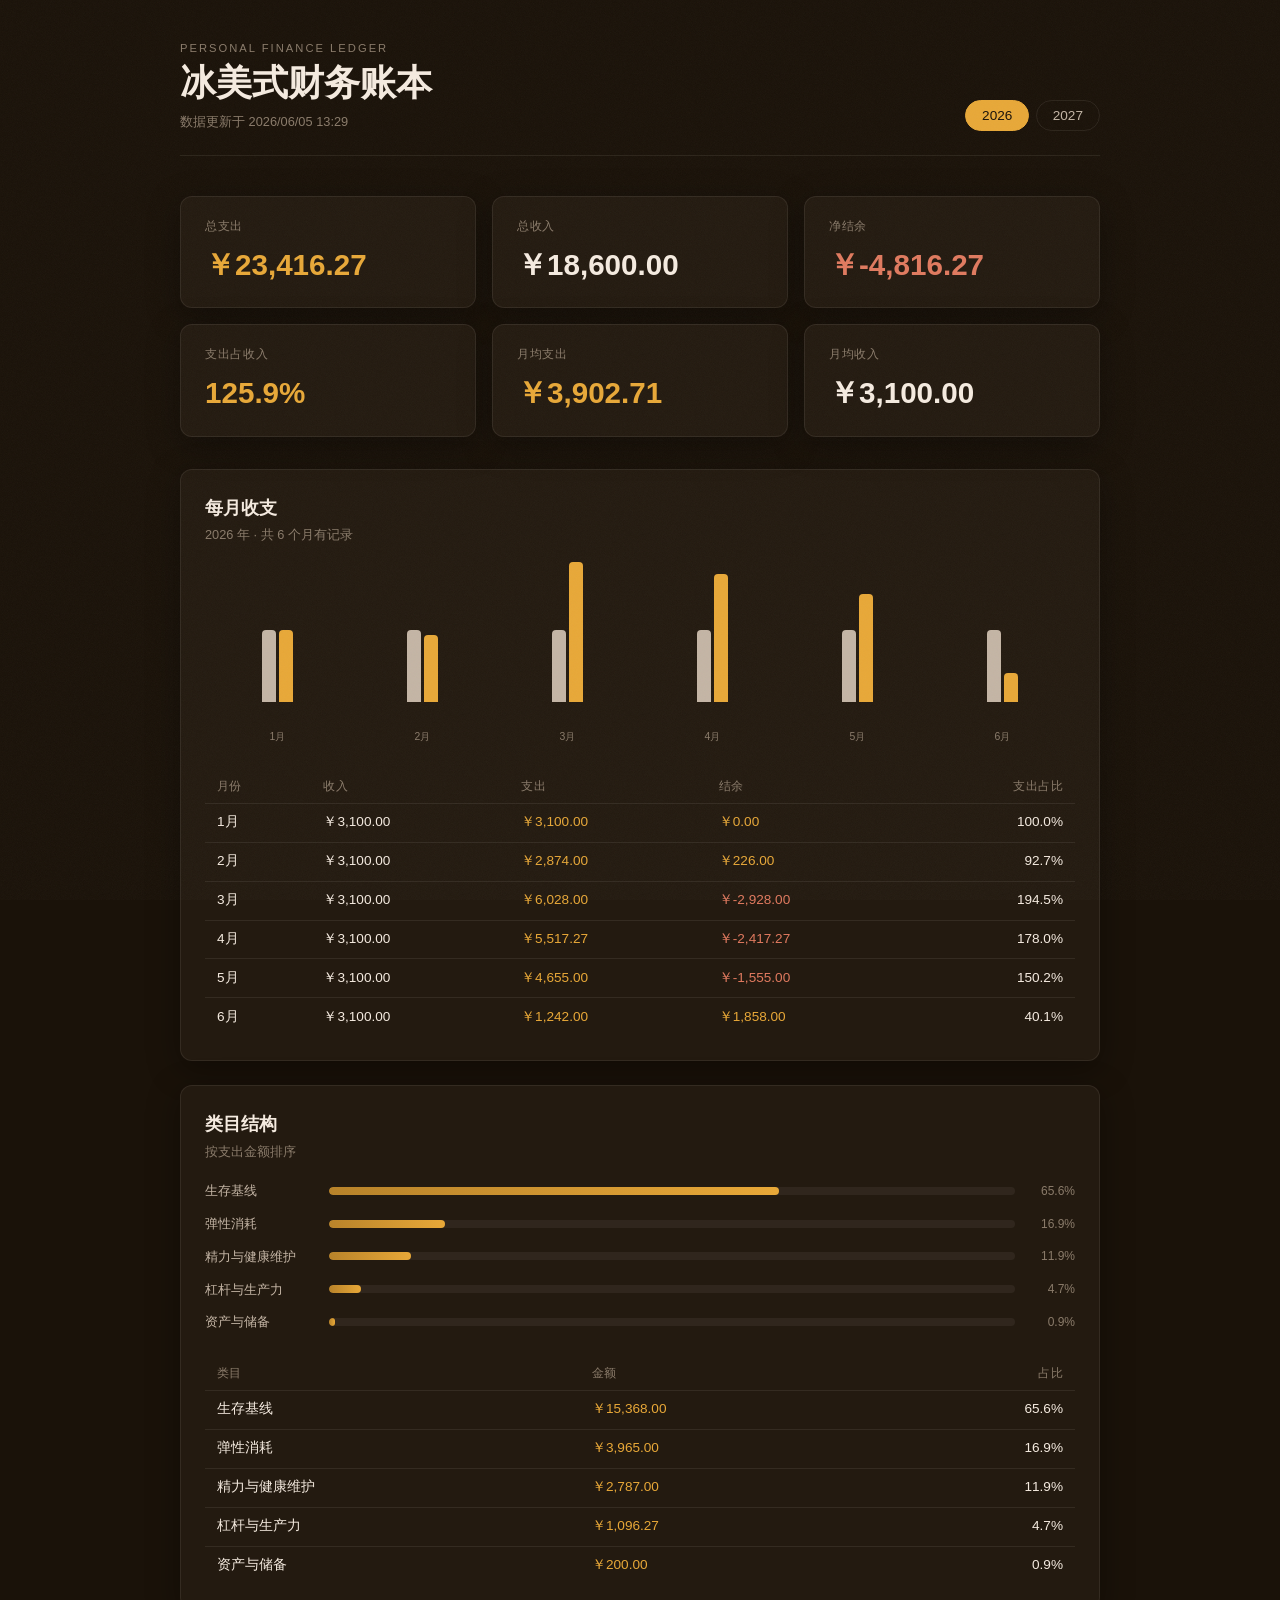
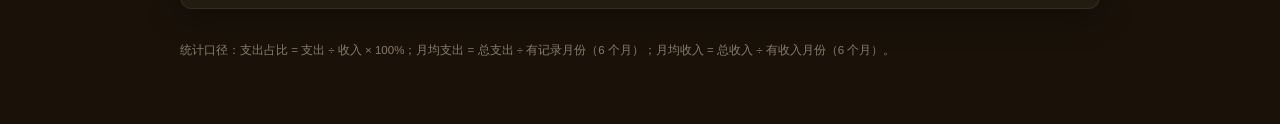
==== commit 7a73f54b: "自动同步: 更新账本记录 @ 2026-06-05 13:29" ====
--- a/reports/index.html
+++ b/reports/index.html
@@ -23,30 +23,42 @@
         </div>
 
         <div id="page-data">
-        <section class="kpi-section" aria-label="支出概览">
+        <section class="kpi-section" aria-label="收支概览">
             <article class="kpi-card" style="--delay: 0">
                 <span class="kpi-label">总支出</span>
-                <span class="kpi-value" id="kpi-total">—</span>
+                <span class="kpi-value" id="kpi-total-expense">—</span>
             </article>
             <article class="kpi-card" style="--delay: 1">
-                <span class="kpi-label">月均支出</span>
-                <span class="kpi-value" id="kpi-monthly">—</span>
+                <span class="kpi-label">总收入</span>
+                <span class="kpi-value kpi-income" id="kpi-total-income">—</span>
             </article>
             <article class="kpi-card" style="--delay: 2">
-                <span class="kpi-label">日均支出</span>
-                <span class="kpi-value" id="kpi-daily">—</span>
+                <span class="kpi-label">净结余</span>
+                <span class="kpi-value" id="kpi-net-balance">—</span>
+            </article>
+            <article class="kpi-card" style="--delay: 3">
+                <span class="kpi-label">支出占收入</span>
+                <span class="kpi-value" id="kpi-expense-ratio">—</span>
+            </article>
+            <article class="kpi-card" style="--delay: 4">
+                <span class="kpi-label">月均支出</span>
+                <span class="kpi-value" id="kpi-monthly-expense">—</span>
+            </article>
+            <article class="kpi-card" style="--delay: 5">
+                <span class="kpi-label">月均收入</span>
+                <span class="kpi-value kpi-income" id="kpi-monthly-income">—</span>
             </article>
         </section>
 
-        <section class="panel" aria-label="每月支出">
+        <section class="panel" aria-label="每月收支">
             <div class="panel-head">
-                <h2 class="panel-title">每月支出</h2>
+                <h2 class="panel-title">每月收支</h2>
                 <p class="panel-sub" id="monthly-sub"></p>
             </div>
             <div class="monthly-chart" id="monthly-chart"></div>
             <table class="data-table" id="monthly-table">
                 <thead>
-                    <tr><th>月份</th><th>支出</th></tr>
+                    <tr><th>月份</th><th>收入</th><th>支出</th><th>结余</th><th>支出占比</th></tr>
                 </thead>
                 <tbody></tbody>
             </table>
--- a/reports/assets/dashboard.css
+++ b/reports/assets/dashboard.css
@@ -156,6 +156,14 @@
   font-variant-numeric: tabular-nums;
 }
 
+.kpi-value.kpi-income {
+  color: var(--crema);
+}
+
+.kpi-value.kpi-negative {
+  color: #e07a5f;
+}
+
 /* Panels */
 .panel {
   background: var(--bg-card);
@@ -202,21 +210,38 @@
   min-width: 0;
 }
 
+.month-bar-group {
+  display: flex;
+  gap: 3px;
+  align-items: flex-end;
+  height: 140px;
+  width: 100%;
+  justify-content: center;
+}
+
 .month-bar-wrap {
-  width: 100%;
-  height: 140px;
+  flex: 1;
+  max-width: 14px;
+  height: 100%;
   display: flex;
   align-items: flex-end;
   justify-content: center;
 }
 
 .month-bar {
-  width: 70%;
-  max-width: 36px;
+  width: 100%;
   border-radius: 4px 4px 0 0;
   background: var(--amber);
   transition: height 0.5s ease;
   min-height: 2px;
+}
+
+.month-bar-income {
+  background: var(--crema-dim);
+}
+
+.month-bar-expense {
+  background: var(--amber);
 }
 
 .month-bar.empty {
@@ -326,6 +351,14 @@
 .amount-cell {
   color: var(--amber);
   font-weight: 500;
+}
+
+.amount-cell.amount-income {
+  color: var(--crema);
+}
+
+.amount-cell.amount-negative {
+  color: #e07a5f;
 }
 
 /* Footnote */
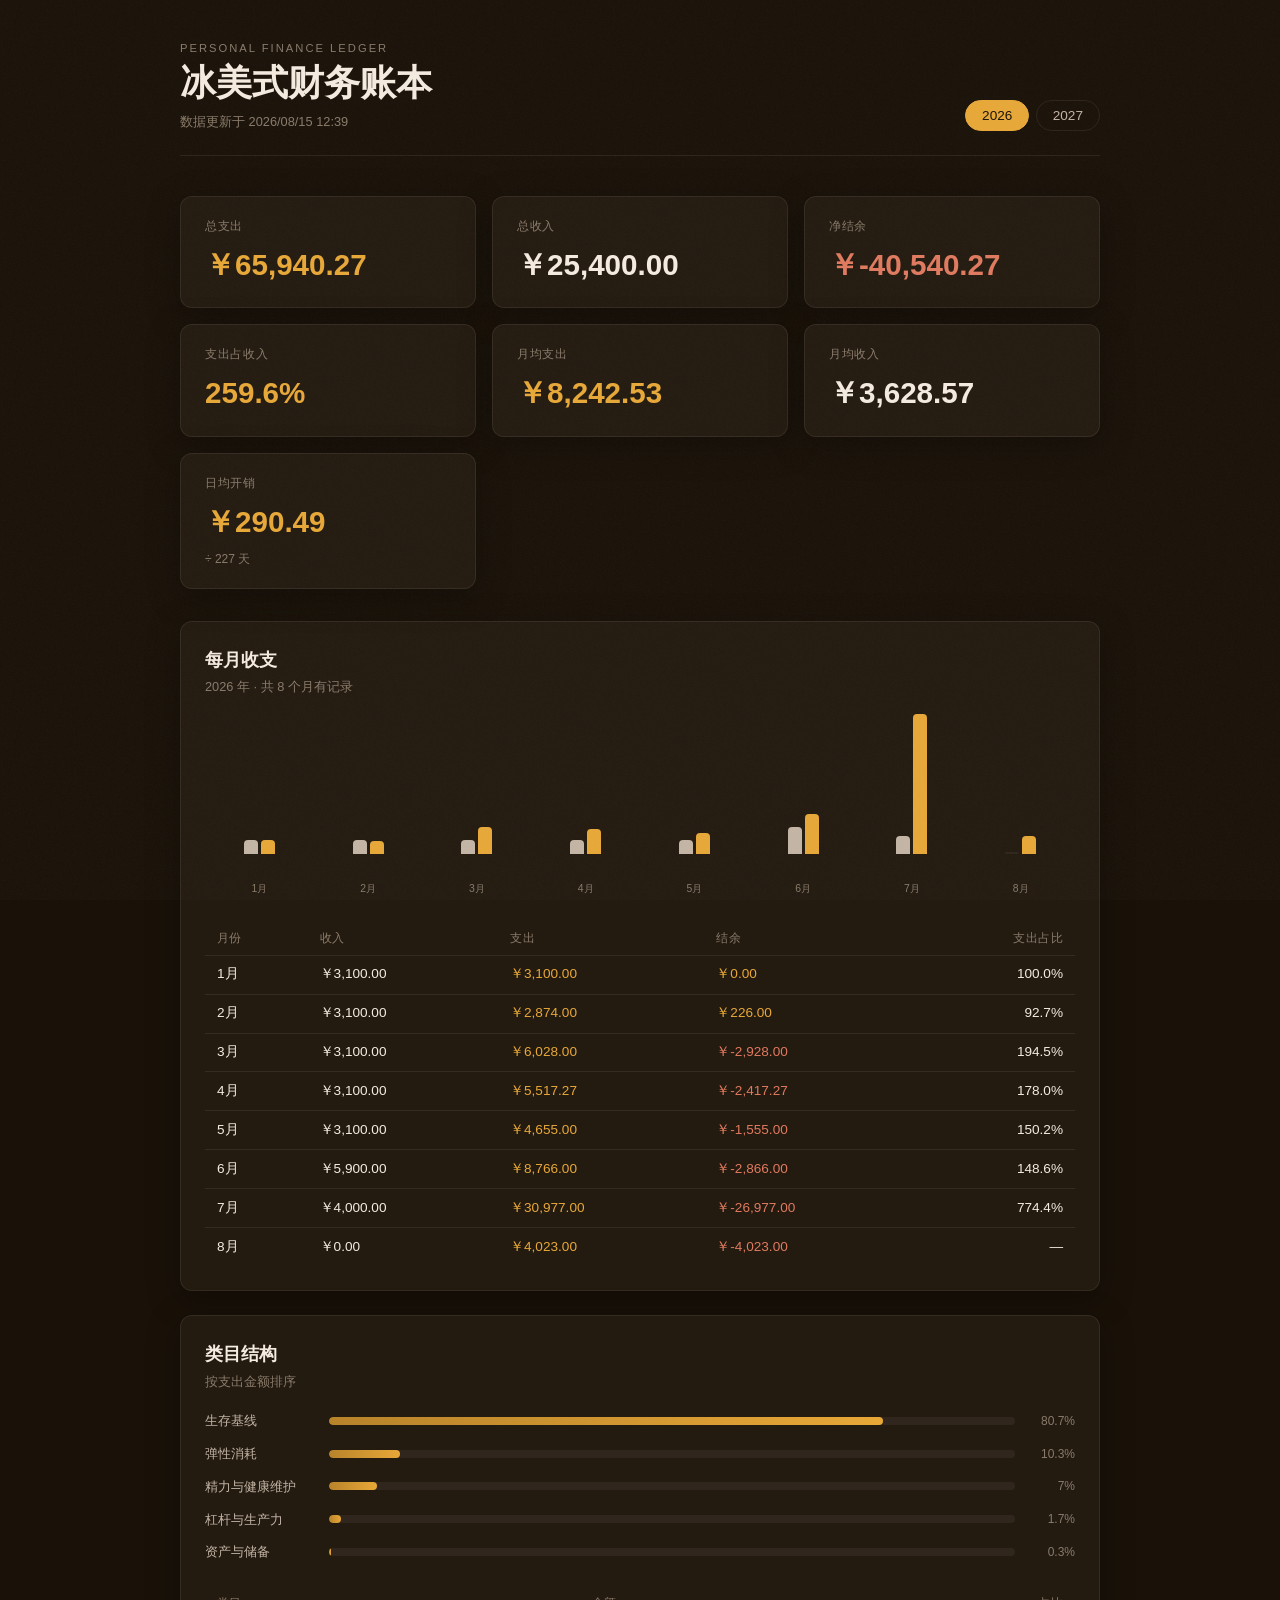
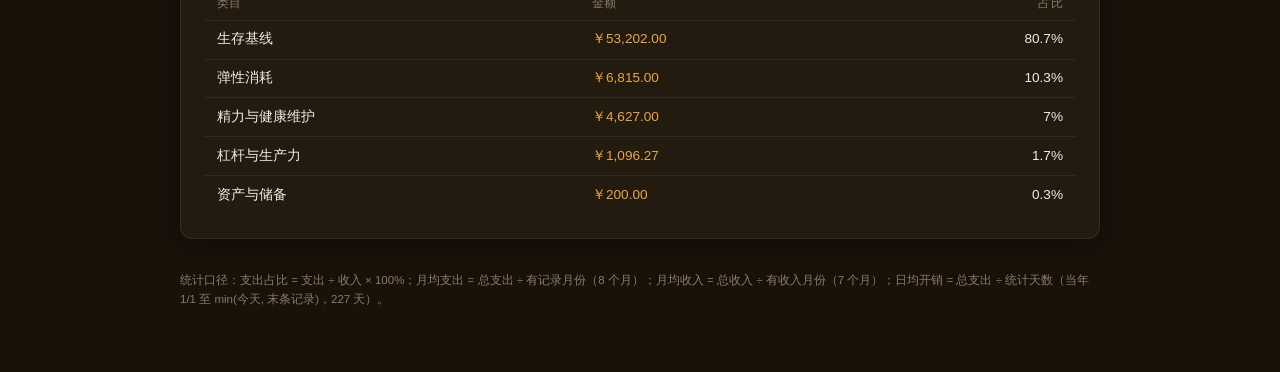
==== commit 8549bfbc: "自动同步: 更新账本记录 @ 2026-08-15 12:39" ====
--- a/reports/index.html
+++ b/reports/index.html
@@ -48,6 +48,11 @@
                 <span class="kpi-label">月均收入</span>
                 <span class="kpi-value kpi-income" id="kpi-monthly-income">—</span>
             </article>
+            <article class="kpi-card" style="--delay: 6">
+                <span class="kpi-label">日均开销</span>
+                <span class="kpi-value" id="kpi-daily-expense">—</span>
+                <span class="kpi-hint" id="kpi-daily-hint"></span>
+            </article>
         </section>
 
         <section class="panel" aria-label="每月收支">
--- a/reports/assets/dashboard.css
+++ b/reports/assets/dashboard.css
@@ -160,6 +160,13 @@
   color: var(--crema);
 }
 
+.kpi-hint {
+  display: block;
+  margin-top: 0.35rem;
+  font-size: 0.75rem;
+  color: var(--muted);
+}
+
 .kpi-value.kpi-negative {
   color: #e07a5f;
 }
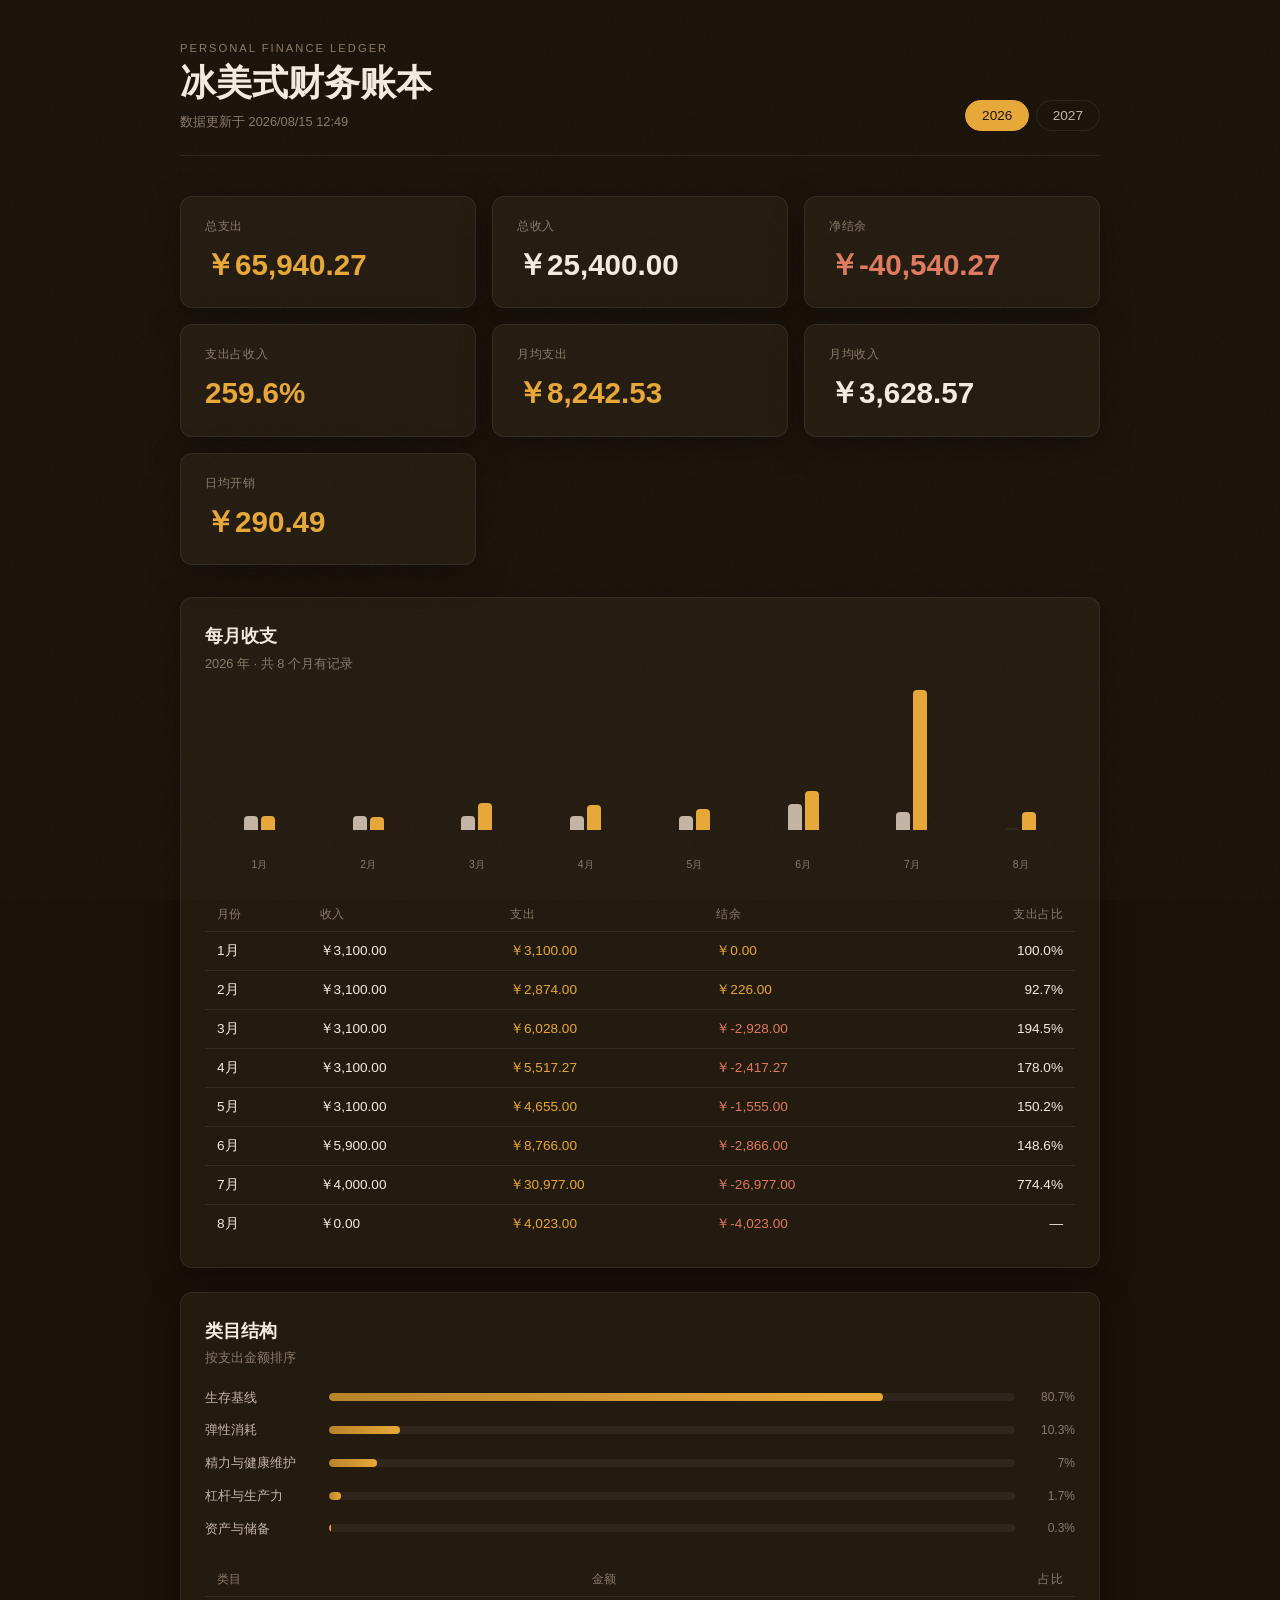
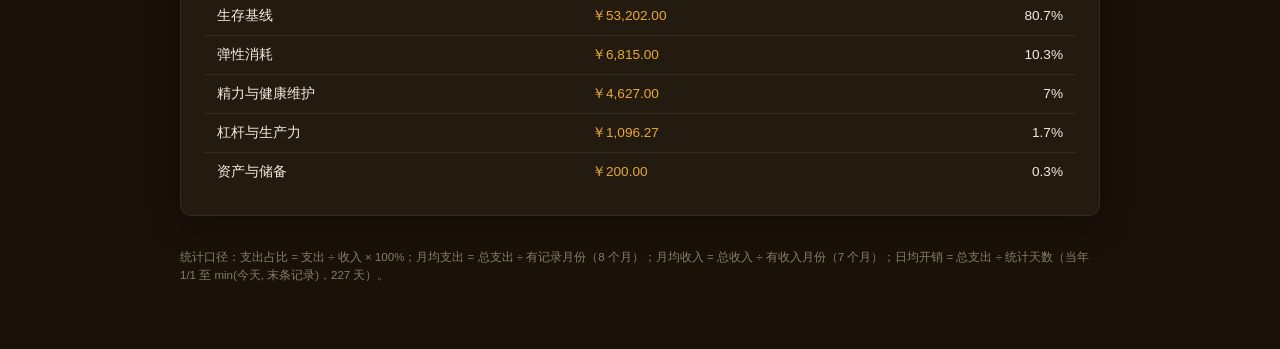
==== commit 1fe9ec92: "自动同步: 更新账本记录 @ 2026-08-15 12:49" ====
--- a/reports/index.html
+++ b/reports/index.html
@@ -51,7 +51,6 @@
             <article class="kpi-card" style="--delay: 6">
                 <span class="kpi-label">日均开销</span>
                 <span class="kpi-value" id="kpi-daily-expense">—</span>
-                <span class="kpi-hint" id="kpi-daily-hint"></span>
             </article>
         </section>
 
--- a/reports/assets/dashboard.css
+++ b/reports/assets/dashboard.css
@@ -160,13 +160,6 @@
   color: var(--crema);
 }
 
-.kpi-hint {
-  display: block;
-  margin-top: 0.35rem;
-  font-size: 0.75rem;
-  color: var(--muted);
-}
-
 .kpi-value.kpi-negative {
   color: #e07a5f;
 }
